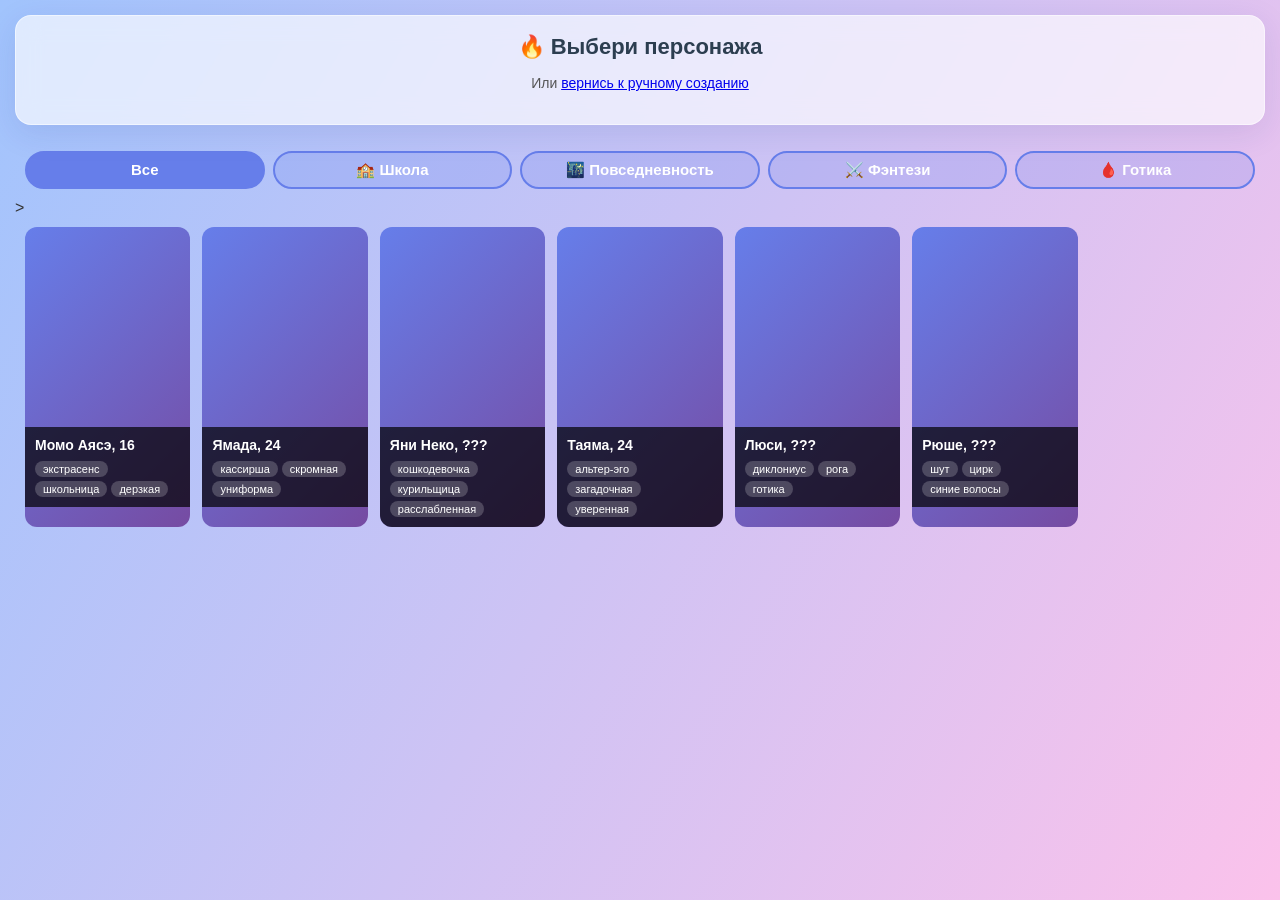
==== characters.html @ 316a51bf "add chars" ====
<!DOCTYPE html>
<html lang="ru">
<head>
    <meta charset="UTF-8">
    <meta name="viewport" content="width=device-width, initial-scale=1.0">
    <title>🔥 Выбор персонажа</title>
    <link rel="stylesheet" href="style.css">
    <script src="https://telegram.org/js/telegram-web-app.js"></script>
</head>
<body>

<div class="header">
    <h2>🔥 Выбери персонажа</h2>
    <p class="subtitle">Или <a href="index.html" class="back-link">вернись к ручному созданию</a></p>
</div>

<div class="filters">
    <button class="filter-btn active" data-category="all">Все</button>
    <button class="filter-btn" data-category="school">🏫 Школа</button>
    <button class="filter-btn" data-category="casual">🌃 Повседневность</button>
    <button class="filter-btn" data-category="fantasy">⚔️ Фэнтези</button>
    <button class="filter-btn" data-category="dark">🩸 Готика</button>
</div>>

<!-- Сетка персонажей -->
<div id="characters-grid" class="characters-grid">
    <!-- Загружается динамически из characters.json -->
</div>

<!-- Модальное окно для кастомизации -->
<div id="character-modal" class="modal">
    <div class="modal-content">
        <span class="close-modal">&times;</span>
        <h3 id="modal-char-name">Персонаж</h3>
        <img id="modal-char-image" src="" alt="Character">

        <div class="customization">
            <label>Поза:</label>
            <select id="modal-pose"></select>

            <label>Фон:</label>
            <select id="modal-background"></select>

            <label>Дополнительно:</label>
            <input type="text" id="modal-extra" placeholder="e.g. smiling, blushing">

            <!-- 🔥 НОВОЕ: Поле с финальным промптом -->
            <div class="prompt-preview">
                <label>📝 Итоговый промпт (можно редактировать):</label>
                <textarea id="modal-prompt-preview" class="prompt-textarea" readonly></textarea>
                <div class="prompt-actions">
                    <button onclick="copyPrompt()" class="copy-btn" id="copyBtn"> Копировать</button>
                    <button onclick="toggleEdit()" class="copy-btn" id="editBtn">✏️ Редактировать</button>
                </div>
            </div>
        </div>

        <button onclick="useCharacter()" class="use-btn">✨ Использовать этого персонажа</button>
    </div>
</div>
<script src="characters_data.js"></script>
<script src="characters.js"></script>
</body>
</html>
---- style.css ----
body {
    margin: 0;
    padding: 15px;
    font-family: 'Segoe UI', Tahoma, Geneva, Verdana, sans-serif;
    /* Нежный аниме-градиент (пастельно-розовый в голубой) */
    background: linear-gradient(135deg, #fdfbfb 0%, #ebedee 100%);
    background: linear-gradient(120deg, #a1c4fd 0%, #fbc2eb 100%);
    min-height: 100vh;
    box-sizing: border-box;
    color: #333;
}

/* Эффект матового стекла для всех секций */
.section, .header {
    background: rgba(255, 255, 255, 0.65);
    backdrop-filter: blur(12px);
    -webkit-backdrop-filter: blur(12px);
    border-radius: 16px;
    padding: 18px;
    margin-bottom: 16px;
    box-shadow: 0 8px 32px 0 rgba(31, 38, 135, 0.1);
    border: 1px solid rgba(255, 255, 255, 0.5);
}

.header {
    text-align: center;
}

.header h2 {
    margin: 0 0 8px 0;
    color: #2c3e50;
    font-size: 22px;
}

.subtitle {
    color: #555;
    font-size: 14px;
    margin-bottom: 12px;
    line-height: 1.4;
}

.bot-link {
    display: inline-block;
    margin-top: 8px;
    color: #007bff;
    text-decoration: none;
    font-weight: 600;
    font-size: 14px;
}

h3 {
    margin-top: 0;
    margin-bottom: 12px;
    font-size: 16px;
    color: #444;
    border-bottom: 2px solid rgba(0,0,0,0.05);
    padding-bottom: 6px;
}

.control {
    margin-bottom: 14px;
}

.control label {
    display: block;
    font-size: 13px;
    font-weight: 600;
    color: #555;
    margin-bottom: 4px;
}

select, input[type="text"] {
    width: 100%;
    padding: 10px;
    border: 1px solid #ddd;
    border-radius: 8px;
    font-size: 14px;
    background: rgba(255, 255, 255, 0.9);
    box-sizing: border-box;
    outline: none;
    transition: border-color 0.2s;
}

select:focus, input[type="text"]:focus {
    border-color: #a1c4fd;
    box-shadow: 0 0 0 3px rgba(161, 196, 253, 0.2);
}

input[type="text"] {
    margin-top: 6px;
}

.buttons {
    display: flex;
    flex-direction: column;
    gap: 10px;
    margin: 20px 0;
}

button {
    border-radius: 12px;
    border: none;
    padding: 14px;
    font-size: 15px;
    font-weight: 600;
    cursor: pointer;
    transition: all 0.2s;
    width: 100%;
}

button:active {
    transform: scale(0.98);
}

.preview-btn {
    background: #f0f0f0;
    color: #333;
}

#copyBtn {
    background: #e3f2fd;
    color: #1976d2;
}

.generate-btn {
    background: linear-gradient(135deg, #ff9a9e 0%, #fecfef 100%);
    color: #fff;
    font-size: 17px;
    text-shadow: 0 1px 2px rgba(0,0,0,0.1);
    box-shadow: 0 4px 15px rgba(255, 154, 158, 0.4);
}

textarea#result {
    width: 100%;
    min-height: 80px;
    padding: 12px;
    border: 1px solid #ddd;
    border-radius: 12px;
    font-size: 13px;
    font-family: monospace;
    background: rgba(255, 255, 255, 0.8);
    resize: vertical;
    box-sizing: border-box;
}

.footer {
    text-align: center;
    font-size: 12px;
    color: #777;
    margin-top: 20px;
    padding-bottom: 20px;
}

/* Специальный класс для селектов с цветами */
.color-select {
    padding-left: 38px !important; /* Место под кружок */
    background-repeat: no-repeat;
    background-position: 12px center;
    background-size: 18px 18px;
    /* Дефолтный серый кружок, пока цвет не выбран */
    background-image: radial-gradient(circle, #cccccc 100%);
    transition: background-image 0.2s ease;
}

/* Делаем белый цвет видимым на белом фоне селекта */
.color-select[value="white hair"],
.color-select[value="white eyes"] {
    border: 1px solid #ddd;
}


/* Сетка персонажей */
.characters-grid {
    display: grid;
    grid-template-columns: repeat(auto-fill, minmax(160px, 1fr));
    gap: 12px;
    padding: 10px;
}

.character-card {
    background: linear-gradient(135deg, #667eea 0%, #764ba2 100%);
    border-radius: 12px;
    overflow: hidden;
    cursor: pointer;
    transition: transform 0.2s, box-shadow 0.2s;
    position: relative;
}

.character-card:hover {
    transform: translateY(-4px);
    box-shadow: 0 8px 25px rgba(102, 126, 234, 0.4);
}

.character-card img {
    width: 100%;
    height: 200px;
    object-fit: cover;
    display: block;
}

.card-info {
    padding: 10px;
    background: rgba(0, 0, 0, 0.7);
    color: white;
}

.card-info h4 {
    margin: 0 0 8px 0;
    font-size: 14px;
}

.tags {
    display: flex;
    flex-wrap: wrap;
    gap: 4px;
}

.tag {
    background: rgba(255, 255, 255, 0.2);
    padding: 2px 8px;
    border-radius: 12px;
    font-size: 11px;
}
/* Фильтры */
.filters {
    display: flex;
    gap: 8px;
    padding: 10px;
    overflow-x: auto;
}

.filter-btn {
    background: rgba(102, 126, 234, 0.2);
    border: 2px solid #667eea;
    color: white;
    padding: 8px 16px;
    border-radius: 20px;
    cursor: pointer;
    white-space: nowrap;
    transition: all 0.2s;
}

.filter-btn.active {
    background: #667eea;
}

/* Модальное окно */
.modal {
    display: none;
    position: fixed;
    top: 0;
    left: 0;
    width: 100%;
    height: 100%;
    background: rgba(0, 0, 0, 0.9);
    z-index: 1000;
    overflow-y: auto;
}

.modal-content {
    background: linear-gradient(135deg, #1e3c72 0%, #2a5298 100%);
    margin: 20px auto;
    padding: 20px;
    border-radius: 16px;
    max-width: 400px;
    position: relative;
    color: white;
}

.close-modal {
    position: absolute;
    top: 10px;
    right: 15px;
    font-size: 28px;
    cursor: pointer;
    color: white;
}

.modal-content img {
    width: 100%;
    border-radius: 12px;
    margin: 15px 0;
}

.customization label {
    display: block;
    margin-top: 12px;
    margin-bottom: 4px;
    font-size: 14px;
}

.customization select,
.customization input {
    width: 100%;
    padding: 8px;
    border-radius: 8px;
    border: none;
    background: rgba(255, 255, 255, 0.9);
}

.use-btn {
    width: 100%;
    margin-top: 20px;
    padding: 12px;
    background: linear-gradient(135deg, #f093fb 0%, #f5576c 100%);
    border: none;
    border-radius: 12px;
    color: white;
    font-size: 16px;
    font-weight: bold;
    cursor: pointer;
}


.modal {
    display: none; /* Скрыто по умолчанию */
    position: fixed;
    top: 0;
    left: 0;
    width: 100%;
    height: 100%;
    background: rgba(0, 0, 0, 0.85);
    z-index: 1000;
    justify-content: center; /* Центрирование по горизонтали */
    align-items: center;     /* Центрирование по вертикали */
    backdrop-filter: blur(5px); /* Красивое размытие фона */
}

.modal-content {
    background: linear-gradient(135deg, #1e3c72 0%, #2a5298 100%);
    padding: 24px;
    border-radius: 16px;
    width: 90%;
    max-width: 400px;
    position: relative;
    color: white;
    box-shadow: 0 10px 30px rgba(0,0,0,0.5);
    max-height: 90vh;
    overflow-y: auto;
}

/* Модальное окно — улучшенная читаемость */
.modal-content h3 {
    color: #ffffff;
    font-size: 20px;
    font-weight: bold;
    margin: 0 0 15px 0;
    text-shadow: 0 2px 4px rgba(0,0,0,0.5);
}

.modal-content img {
    width: 100%;
    border-radius: 12px;
    margin: 15px 0;
    box-shadow: 0 4px 15px rgba(0,0,0,0.3);
}

.customization label {
    display: block;
    margin-top: 12px;
    margin-bottom: 4px;
    font-size: 14px;
    color: #e0e0e0;
    font-weight: 500;
}

.customization select,
.customization input {
    width: 100%;
    padding: 10px;
    border-radius: 8px;
    border: 1px solid rgba(255,255,255,0.3);
    background: rgba(255, 255, 255, 0.95);
    color: #333;
    font-size: 14px;
    box-sizing: border-box;
}

/* Новое поле с промптом */
.prompt-preview {
    margin-top: 15px;
    background: rgba(0, 0, 0, 0.3);
    border: 1px solid rgba(255,255,255,0.2);
    border-radius: 8px;
    padding: 10px;
}

.prompt-preview label {
    color: #e0e0e0;
    font-size: 13px;
    margin-bottom: 8px;
    display: block;
}

.prompt-textarea {
    width: 100%;
    min-height: 80px;
    padding: 10px;
    border-radius: 8px;
    border: 1px solid rgba(255,255,255,0.3);
    background: rgba(255, 255, 255, 0.95);
    color: #333;
    font-size: 13px;
    font-family: monospace;
    resize: vertical;
    box-sizing: border-box;
}

.prompt-actions {
    display: flex;
    gap: 8px;
    margin-top: 8px;
}

.copy-btn {
    flex: 1;
    padding: 8px;
    background: rgba(255,255,255,0.2);
    border: 1px solid rgba(255,255,255,0.3);
    border-radius: 6px;
    color: white;
    font-size: 12px;
    cursor: pointer;
    transition: all 0.2s;
}

.copy-btn:hover {
    background: rgba(255,255,255,0.3);
}

.copy-btn.copied {
    background: #4caf50;
    border-color: #4caf50;
}

.use-btn {
    width: 100%;
    margin-top: 20px;
    padding: 14px;
    background: linear-gradient(135deg, #f093fb 0%, #f5576c 100%);
    border: none;
    border-radius: 12px;
    color: white;
    font-size: 16px;
    font-weight: bold;
    cursor: pointer;
    transition: transform 0.2s;
}

.use-btn:hover {
    transform: scale(1.02);
}
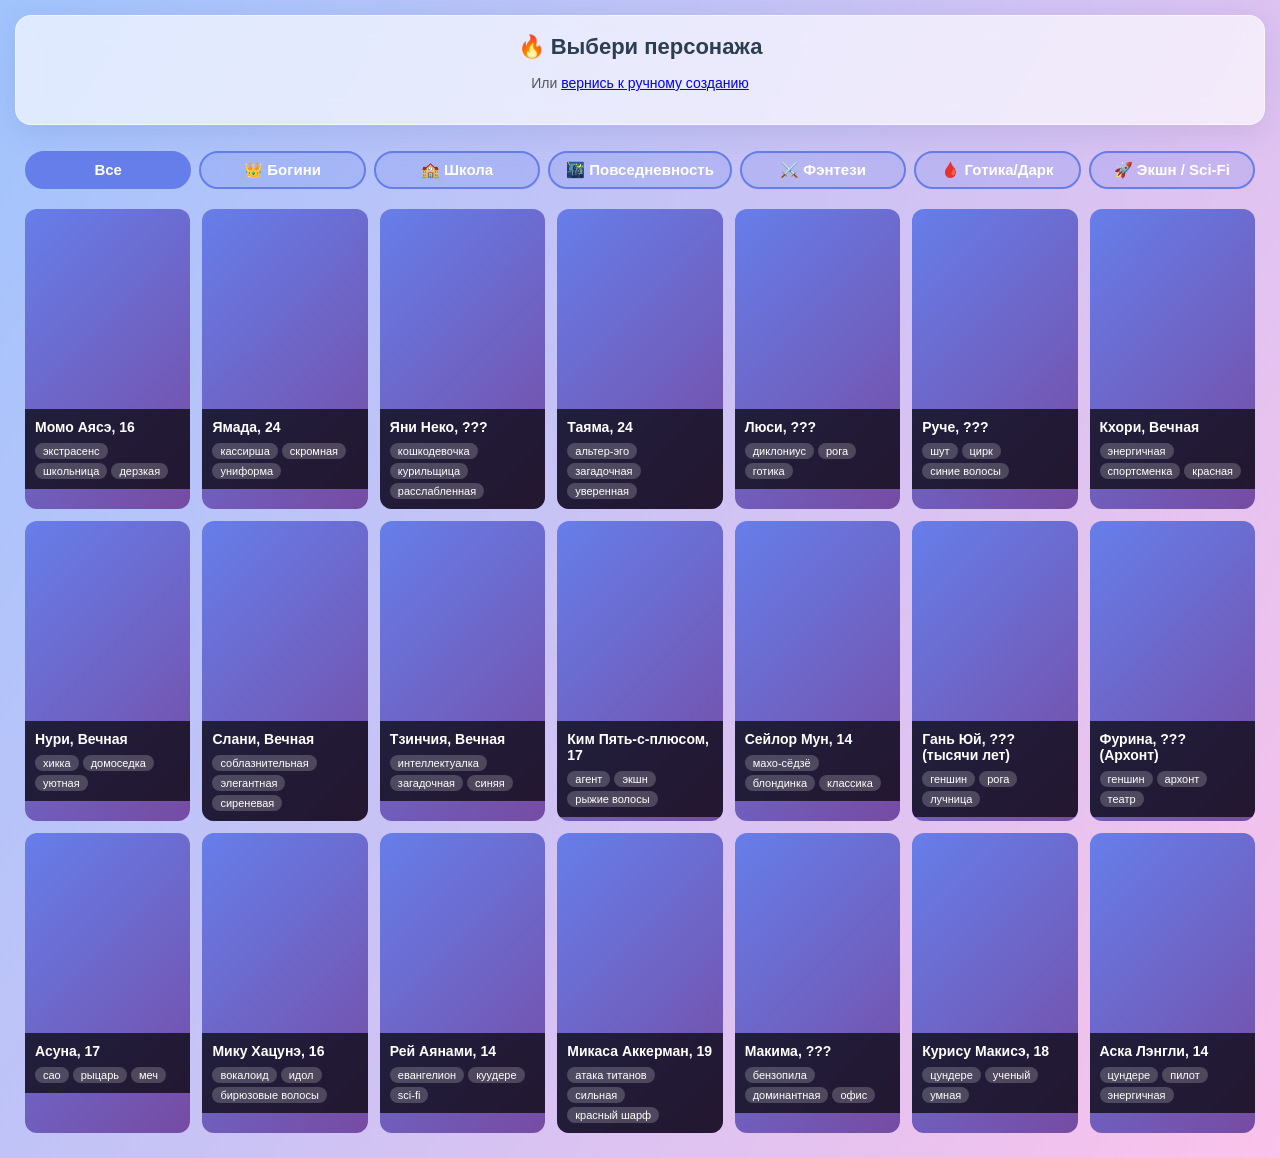
==== commit acccbb55: "add chars" ====
--- a/characters.html
+++ b/characters.html
@@ -13,14 +13,15 @@
     <h2>🔥 Выбери персонажа</h2>
     <p class="subtitle">Или <a href="index.html" class="back-link">вернись к ручному созданию</a></p>
 </div>
-
 <div class="filters">
     <button class="filter-btn active" data-category="all">Все</button>
+    <button class="filter-btn" data-category="goddesses">👑 Богини</button>
     <button class="filter-btn" data-category="school">🏫 Школа</button>
     <button class="filter-btn" data-category="casual">🌃 Повседневность</button>
     <button class="filter-btn" data-category="fantasy">⚔️ Фэнтези</button>
-    <button class="filter-btn" data-category="dark">🩸 Готика</button>
-</div>>
+    <button class="filter-btn" data-category="dark">🩸 Готика/Дарк</button>
+    <button class="filter-btn" data-category="action">🚀 Экшн / Sci-Fi</button>
+</div>
 
 <!-- Сетка персонажей -->
 <div id="characters-grid" class="characters-grid">
@@ -58,6 +59,8 @@
         <button onclick="useCharacter()" class="use-btn">✨ Использовать этого персонажа</button>
     </div>
 </div>
+<script src="chars/no_lora.js"></script>
+<script src="chars/mascots.js"></script>
 <script src="characters_data.js"></script>
 <script src="characters.js"></script>
 </body>
